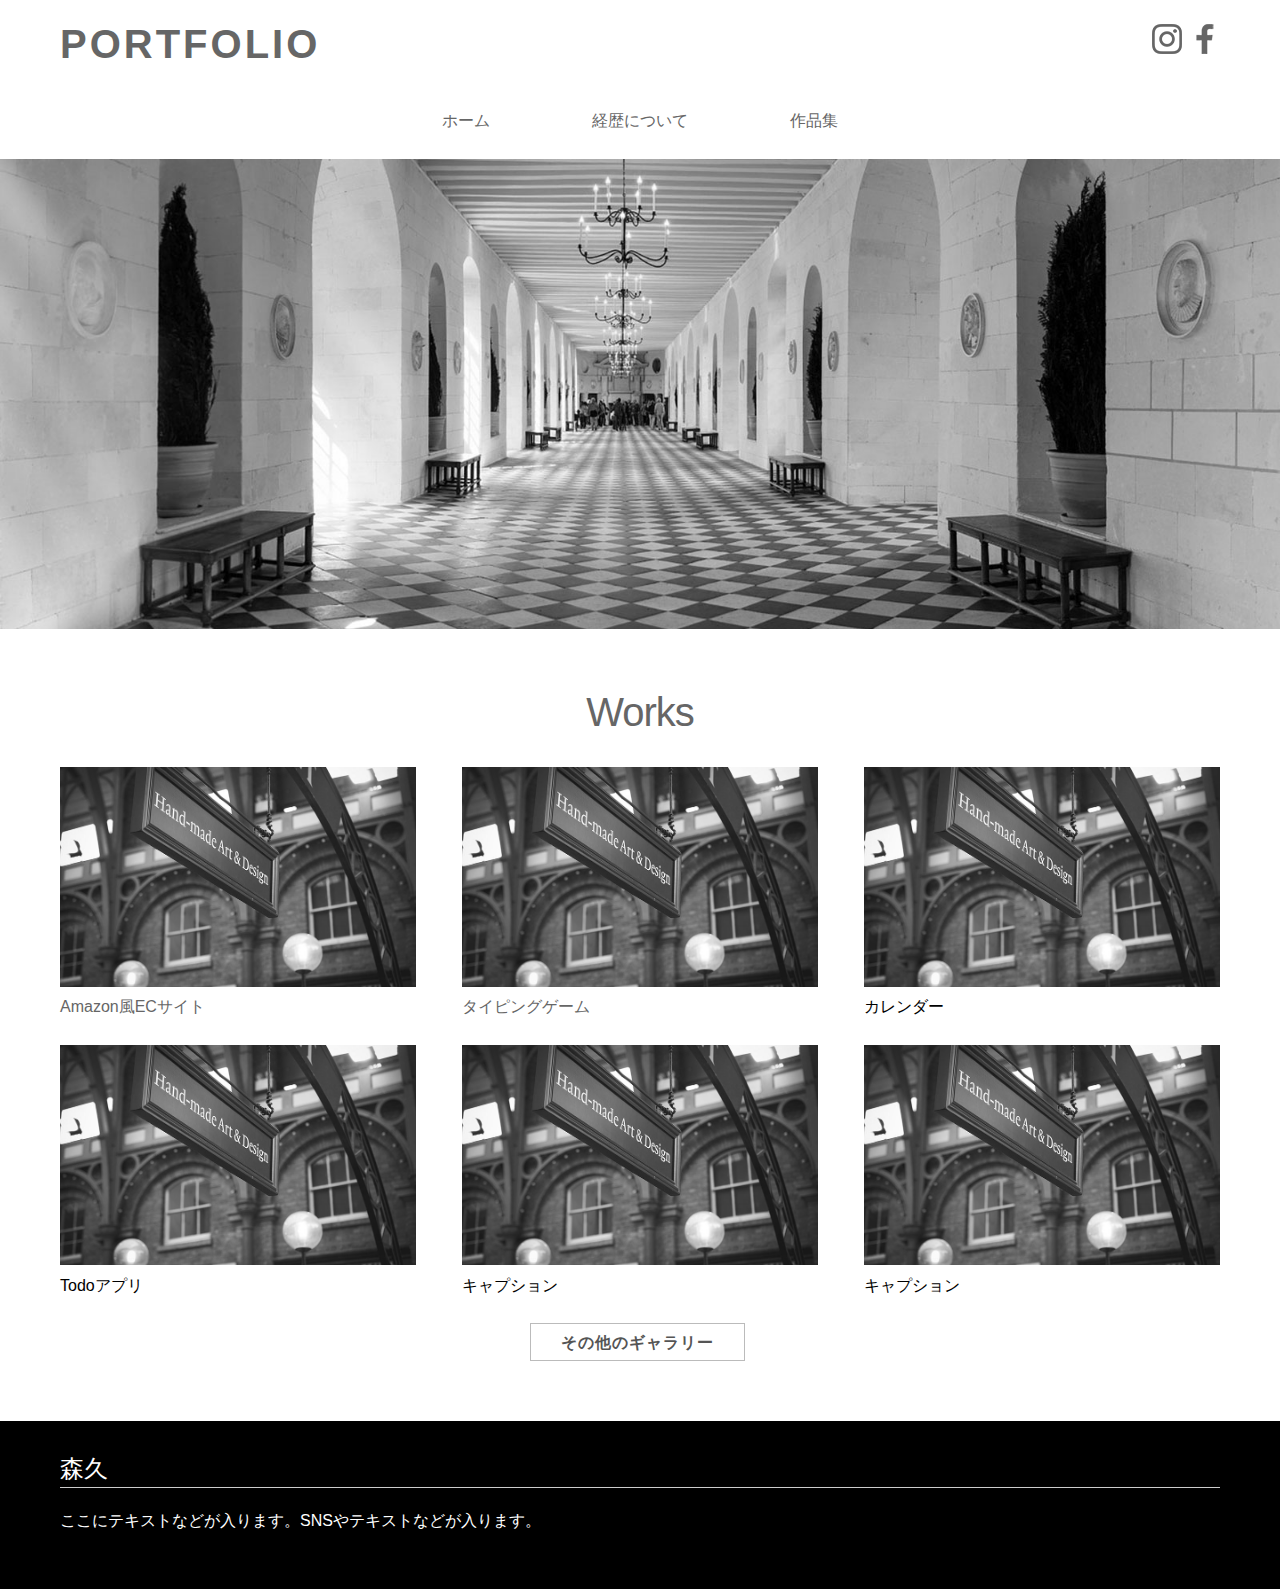
==== portfolio/portfolio/index.html @ a12dcd17 "Merge pull request #20 from morihisashi/developer" ====
<!doctype html>
<html lang="ja">
<head>
<meta charset="UTF-8">
<meta name="viewport" content="width=device-width, initial-scale=1">
    <title>ポートフォリオサイト</title>
<link rel="stylesheet" media="all" href="css/ress.min.css" />
<link rel="stylesheet" media="all" href="css/style.css" />
<script src="js/jquery-2.1.4.min.js"></script>
<script src="js/style.js"></script>

<!-- Favicon -->
<link rel="icon" type="image/png" href="img/favicon.png">
</head>
<body>
<header>    
<div class="container">
    <div class="row">
        <div class="col span-12">
        <div class="head">
            <h1><a href="index.html">PORTFOLIO</a></h1>
            <div class="snsbox">
                <img src="img/in-icon.png" alt="Instagram">
                <img src="img/fb-icon.png" alt="Facebook"></div>
            </div>
        </div>
    </div>
    <div class="row">
        <div class="col span-12">
            <nav>
                <div id="open"></div>
                <div id="close"></div>   
                <div id="navi">
                    <ul>
                        <li><a href="index.html">ホーム</a></li>
                        <li><a href="subpage.html">経歴について</a></li>
                        <li><a href="work.html">作品集</a></li>
                    </ul>
                </div>
            </nav>
        </div>
    </div>
</div>
</header>
    <div class="mainimg">
        <img src="img/mainimg.jpg" alt="メイン画像">
    </div>
<main>
<section>
    <div class="container">
	    <h2 class="catch">Works</h2>
    <div class="row">
	    <div class="col span-4">
            <figure>
                <a href="https://product3.herokuapp.com/" target="_blank">
                    <img src="img/catch.jpg" alt="画像">
                    <figcaption>Amazon風ECサイト</figcaption>
                </a>
            </figure>
	    </div>
        <div class="col span-4">
            <figure>
                <a href="https://morihisashi.github.io/typinggame/" target="_blank">
                    <img src="img/catch.jpg" alt="画像">
                    <figcaption>タイピングゲーム</figcaption>
                </a>
            </figure>
        </div>
        <div class="col span-4">
            <figure>
                <img src="img/catch.jpg" alt="画像">
                <figcaption>カレンダー</figcaption>
            </figure>
        </div>
    </div>    
    <div class="row">
        <div class="col span-4">
            <figure>
                <img src="img/catch.jpg" alt="画像">
                <figcaption>Todoアプリ</figcaption>
            </figure>
	    </div>
        <div class="col span-4">
            <figure>
                <img src="img/catch.jpg" alt="画像">
                <figcaption>キャプション</figcaption>
            </figure>
        </div>
        <div class="col span-4">
            <figure>
                <img src="img/catch.jpg" alt="画像">
                <figcaption>キャプション</figcaption>
            </figure>
	    </div>
    </div> 
	<p class="center"><button>その他のギャラリー</button></p>
    </div>
</section>
</main>
<footer>
    <div class="container">
        <div class="row">
            <div class="col span-12">
                <h5>森久</h5>
                <p>ここにテキストなどが入ります。SNSやテキストなどが入ります。</p>
            </div>
        </div>
    </div>
</footer>
<p id="pagetop"><a href="#">TOP</a></p>    
</body>
</html>
---- portfolio/portfolio/css/ress.min.css ----
/*!
 * ress.css • v1.2.2
 * MIT License
 * github.com/filipelinhares/ress
 */html{box-sizing:border-box;overflow-y:scroll;-webkit-text-size-adjust:100%}*,:after,:before{background-repeat:no-repeat;box-sizing:inherit}:after,:before{text-decoration:inherit;vertical-align:inherit}*{padding:0;margin:0}audio:not([controls]){display:none;height:0}hr{overflow:visible}article,aside,details,figcaption,figure,footer,header,main,menu,nav,section,summary{display:block}summary{display:list-item}small{font-size:80%}[hidden],template{display:none}abbr[title]{border-bottom:1px dotted;text-decoration:none}a{background-color:transparent;-webkit-text-decoration-skip:objects}a:active,a:hover{outline-width:0}code,kbd,pre,samp{font-family:monospace,monospace}b,strong{font-weight:bolder}dfn{font-style:italic}mark{background-color:#ff0;color:#000}sub,sup{font-size:75%;line-height:0;position:relative;vertical-align:baseline}sub{bottom:-.25em}sup{top:-.5em}input{border-radius:0}[role=button],[type=button],[type=reset],[type=submit],button{cursor:pointer}[disabled]{cursor:default}[type=number]{width:auto}[type=search]{-webkit-appearance:textfield}[type=search]::-webkit-search-cancel-button,[type=search]::-webkit-search-decoration{-webkit-appearance:none}textarea{overflow:auto;resize:vertical}button,input,optgroup,select,textarea{font:inherit}optgroup{font-weight:700}button{overflow:visible}[type=button]::-moz-focus-inner,[type=reset]::-moz-focus-inner,[type=submit]::-moz-focus-inner,button::-moz-focus-inner{border-style:0;padding:0}[type=button]::-moz-focus-inner,[type=reset]::-moz-focus-inner,[type=submit]::-moz-focus-inner,button:-moz-focusring{outline:1px dotted ButtonText}[type=reset],[type=submit],button,html [type=button]{-webkit-appearance:button}button,select{text-transform:none}button,input,select,textarea{background-color:transparent;border-style:none;color:inherit}select{-moz-appearance:none;-webkit-appearance:none}select::-ms-expand{display:none}select::-ms-value{color:currentColor}legend{border:0;color:inherit;display:table;max-width:100%;white-space:normal}::-webkit-file-upload-button{-webkit-appearance:button;font:inherit}[type=search]{-webkit-appearance:textfield;outline-offset:-2px}img{border-style:none}progress{vertical-align:baseline}svg:not(:root){overflow:hidden}audio,canvas,progress,video{display:inline-block}@media screen{[hidden~=screen]{display:inherit}[hidden~=screen]:not(:active):not(:focus):not(:target){position:absolute!important;clip:rect(0 0 0 0)!important}}[aria-busy=true]{cursor:progress}[aria-controls]{cursor:pointer}[aria-disabled]{cursor:default}::-moz-selection{background-color:#b3d4fc;color:#000;text-shadow:none}::selection{background-color:#b3d4fc;color:#000;text-shadow:none}
---- portfolio/portfolio/css/style.css ----
@charset "UTF-8";
@import url("grid.css");

img {
	max-width:100%;
	height: auto;/*高さ自動*/
}
a {
    display:block;
    color: #666;
    text-decoration-line: none;
}
a:hover { 
    color: #999;
}
a img:hover {
	opacity: 0.8;
}
.underline {
	border-bottom: 3px solid #000;
	padding-bottom: 0.5rem;
}
.center {
	text-align: center;
}

/*ヘッダー
-------------------------------------*/
.head {
	display: flex;
    flex-direction: row;
    padding: 1rem 0 0 0;
}

.head h1 { 
    padding: 1rem 0;
	font-weight: 700;
	letter-spacing: 3px;
}
.snsbox {
	margin-left: auto;
	font-size: 3.0rem;
	padding: 1rem 0 0 0;
}
nav ul {
	display: flex;
    flex-direction: row;
    justify-content: center;
    list-style: none;
	margin-bottom: 0.5rem;
}
nav li {
    display: block;
    flex: 0 0 15%;
}
nav li a {
    text-decoration: none;
    text-align: center;
}
nav a:hover {
    text-decoration: underline;
}
nav a {
    padding: 1rem;
}

@media screen and (min-width: 768px){
/* PC時はMENUボタンを非表示 */
#open,#close {
    display: none !important;
}

#navi {
    display: block !important;
}
}

@media screen and (max-width: 768px){
.head {
	flex-direction: column;
    text-align: left;
    margin-bottom: 20px;
}
.telbox {
	margin-left: 0;
	text-align: center;
}
.head #open,#close  {
    position: absolute;
    top: 28px;
    right: 12px;
    }
nav ul {
	flex-direction: column;
}

nav li {
	padding-top: 0;
	border-bottom: 1px solid #ccc;
	margin-bottom: 0;
}
/* スマホ時はMENUボタンを表示 */
#open {
    display: block;
    background: url(../img/button.png);
    background-repeat: no-repeat;
    background-size: contain;
    width: 50px;
    height: 50px;
    border: none;
    position: absolute;
    top: 20px;
    right: 12px;
}
#close  {
    display: block;
    background: url(../img/button2.png);
    background-repeat: no-repeat;
    background-size: contain;
    width: 50px;
    height: 50px;
    border: none;
    position: absolute;
    top: 20px;
    right: 12px;
}
/* スマホ時はメニューを非表示 */
#navi {
    display: none;
}
}

/*メイン画像
-------------------------------------*/
.mainimg img {
	width: 100vw;
}

/*メインコンテンツ
-------------------------------------*/
main {
    margin: 5rem 0 5rem 0;
}

/*キャッチタイトル
-------------------------------------*/
h2.catch {
	text-align: center;
	color: #666;
	font-size: 4.0rem;
	margin-bottom: 3rem;
}

/*フッター
-------------------------------------*/
footer {
    background-color: #000;
    padding: 3rem 0;
    color:#fff;
}
footer h5 {
    border-bottom: 1px solid #ccc;
}

/*ページトップへ戻るボタン
-------------------------------------*/
#pagetop {
    position: fixed;
    bottom: 15px;
    right: 15px;
}
#pagetop a {
    display: block;
    background: #666;
    color: #fff;
    width: 50px;
    padding: 10px 5px;
    text-align: center;
}
#pagetop a:hover {
    background: #999;
}
/*パンくずリスト
-----------------------------------*/
.breadcrumb {
    margin: 0 0 1em 0;
    padding: 0;	
}
.breadcrumb li {
    list-style-type: none;
}
.breadcrumb li a {
    display: inline-block;
    color: #959fa5;
}
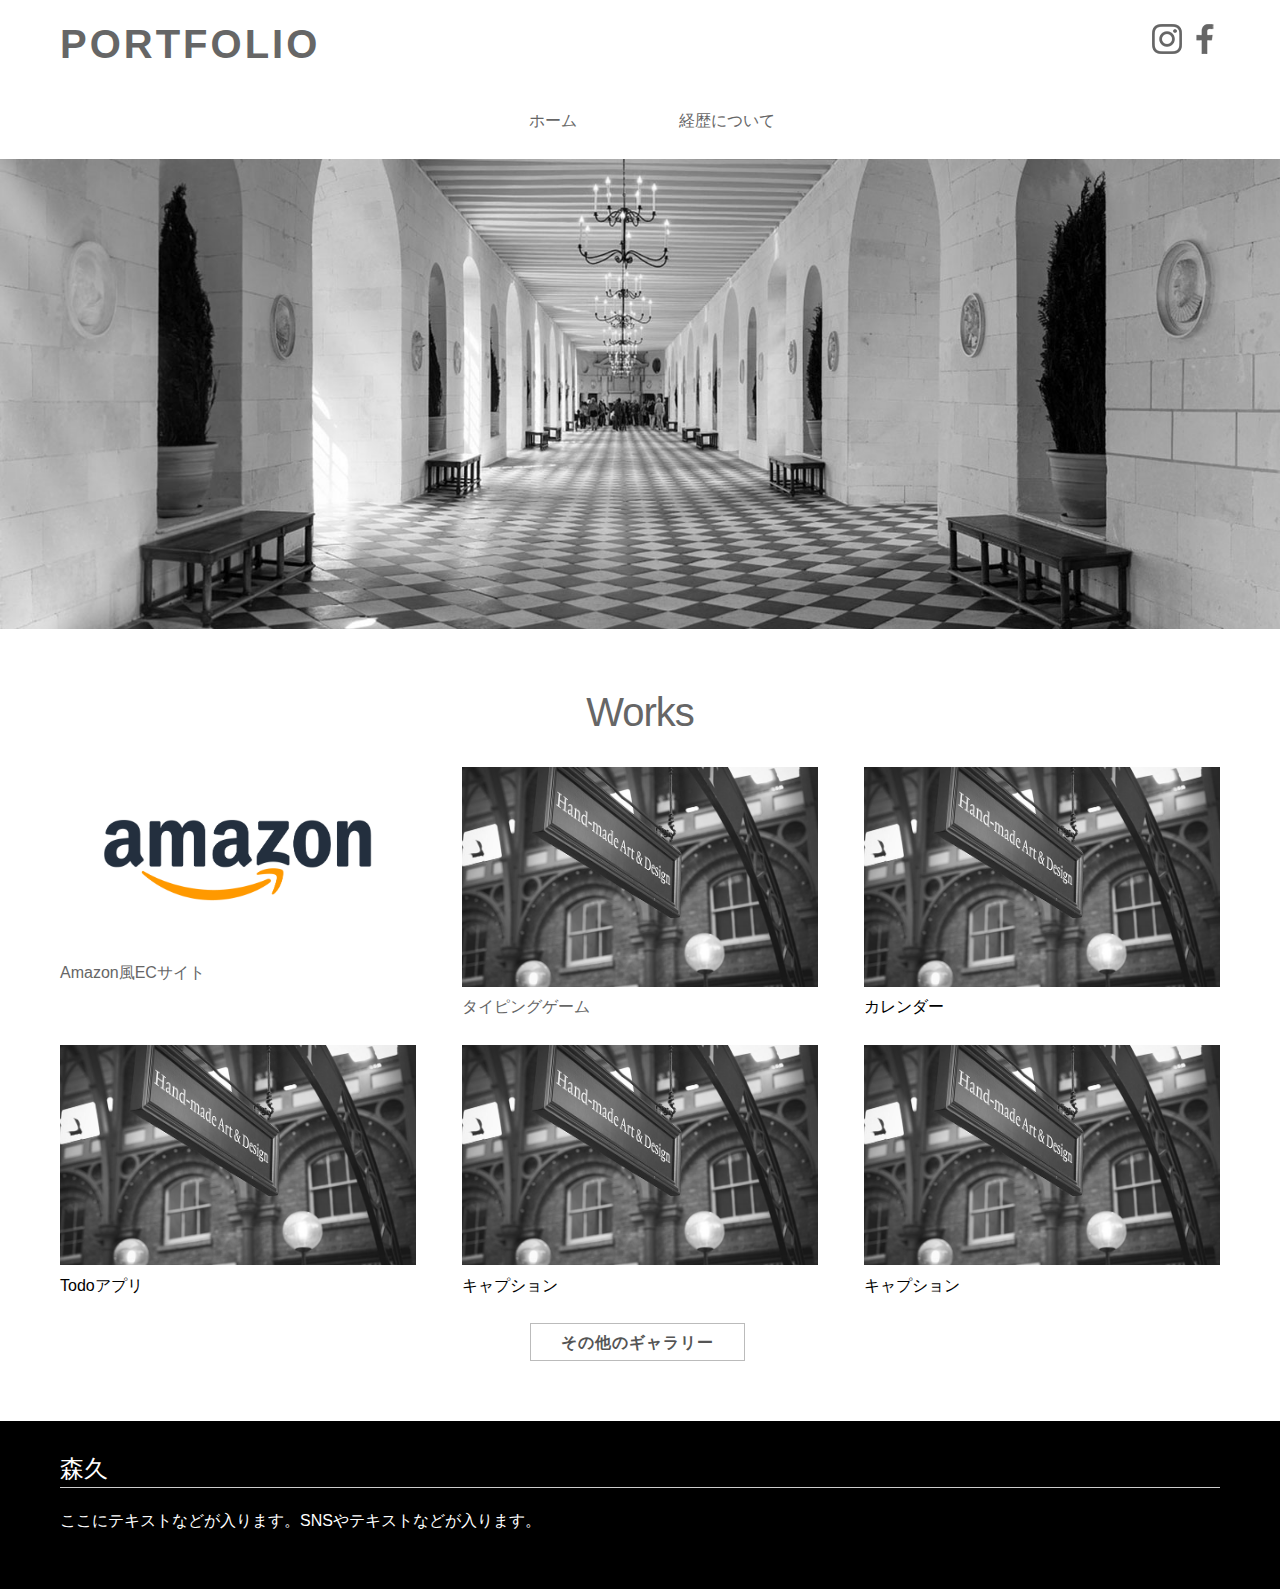
==== commit cc0a548f: "20220615" ====
--- a/portfolio/portfolio/index.html
+++ b/portfolio/portfolio/index.html
@@ -34,7 +34,6 @@
                     <ul>
                         <li><a href="index.html">ホーム</a></li>
                         <li><a href="subpage.html">経歴について</a></li>
-                        <li><a href="work.html">作品集</a></li>
                     </ul>
                 </div>
             </nav>
@@ -53,8 +52,8 @@
 	    <div class="col span-4">
             <figure>
                 <a href="https://product3.herokuapp.com/" target="_blank">
-                    <img src="img/catch.jpg" alt="画像">
-                    <figcaption>Amazon風ECサイト</figcaption>
+                    <img src="img/amazon_logo.png" alt="画像">
+                    <figcaption class="works">Amazon風ECサイト</figcaption>
                 </a>
             </figure>
 	    </div>
--- a/portfolio/portfolio/css/style.css
+++ b/portfolio/portfolio/css/style.css
@@ -193,3 +193,22 @@
     display: inline-block;
     color: #959fa5;
 }
+
+/* Works 
+------------------------------------*/
+.works::after {
+    position: absolute;
+  bottom: -4px;
+  left: 0;
+  content: '';
+  width: 100%;
+  height: 2px;
+  background: #333;
+  transform: scale(0, 1);
+  transform-origin: left top;
+  transition: transform .3s;
+}
+
+.works:hover{
+    background-color: aqua;
+}
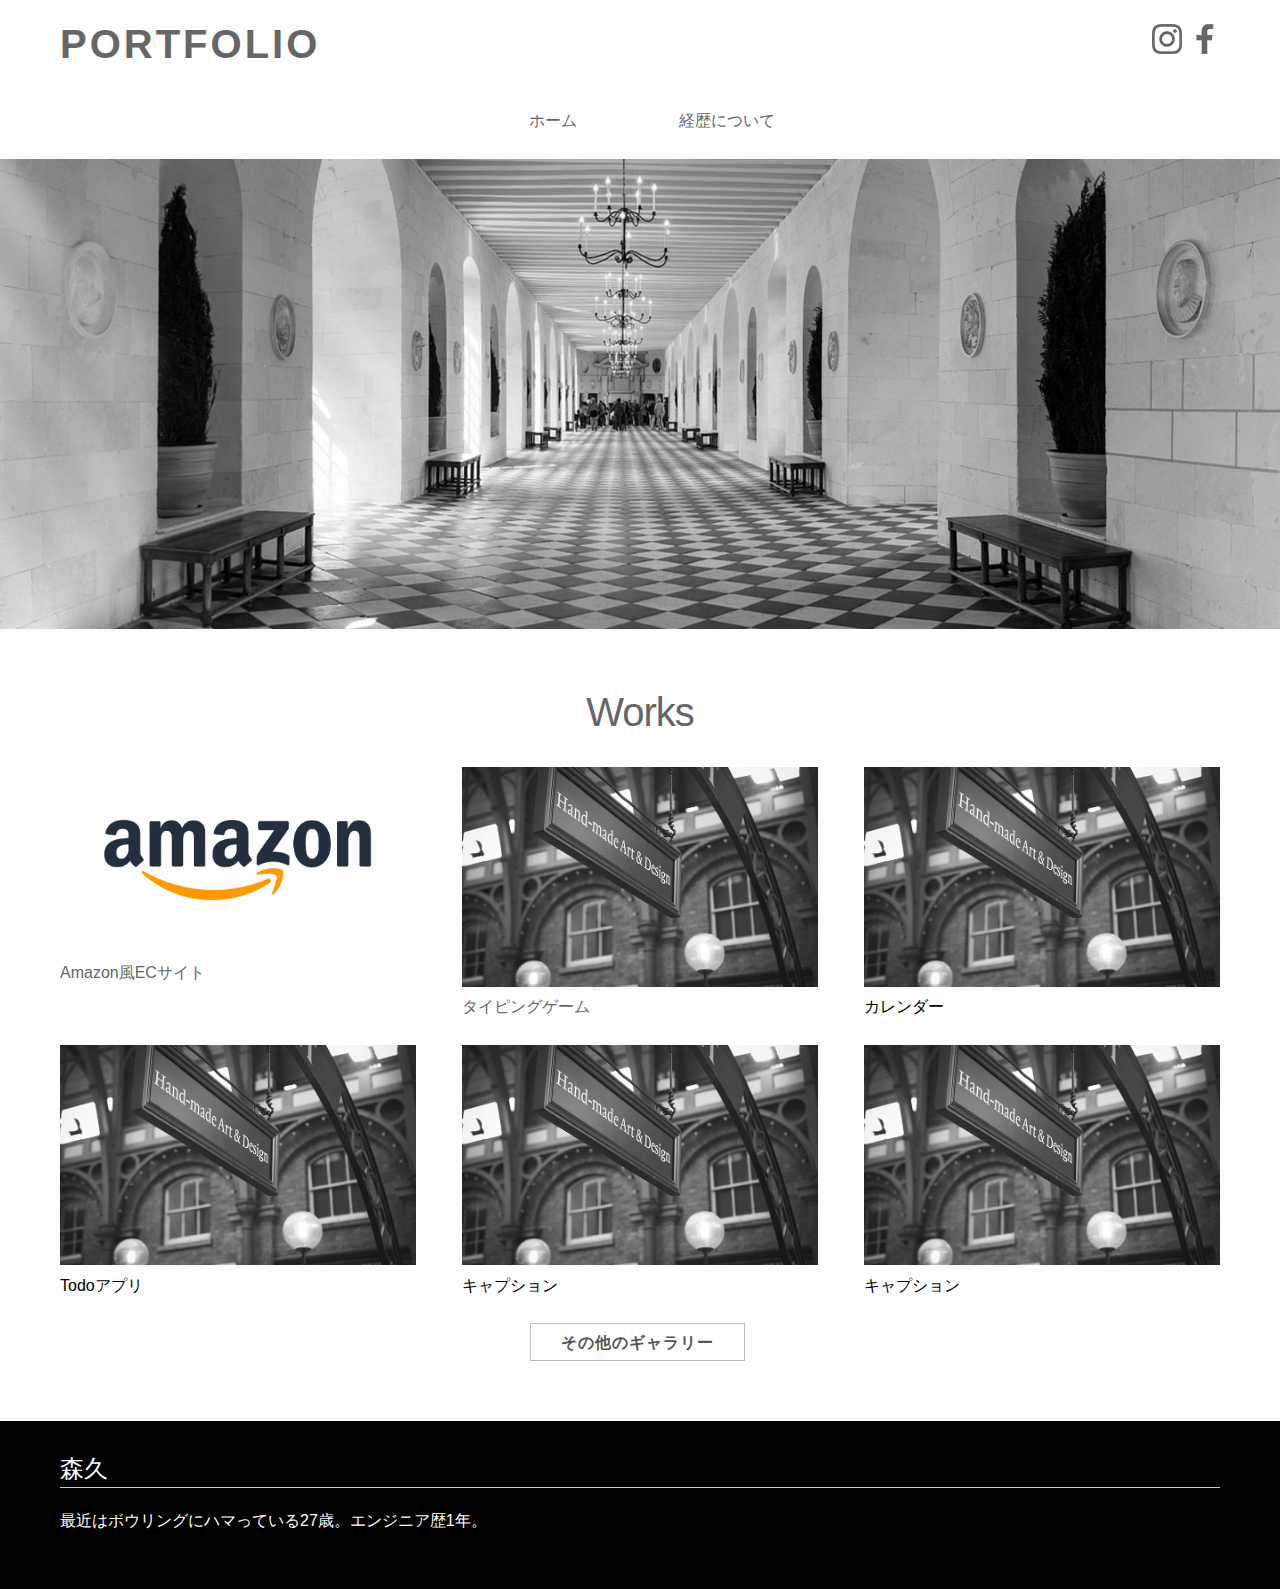
==== commit 014907b5: "20220620" ====
--- a/portfolio/portfolio/index.html
+++ b/portfolio/portfolio/index.html
@@ -101,7 +101,7 @@
         <div class="row">
             <div class="col span-12">
                 <h5>森久</h5>
-                <p>ここにテキストなどが入ります。SNSやテキストなどが入ります。</p>
+                <p>最近はボウリングにハマっている27歳。エンジニア歴1年。</p>
             </div>
         </div>
     </div>
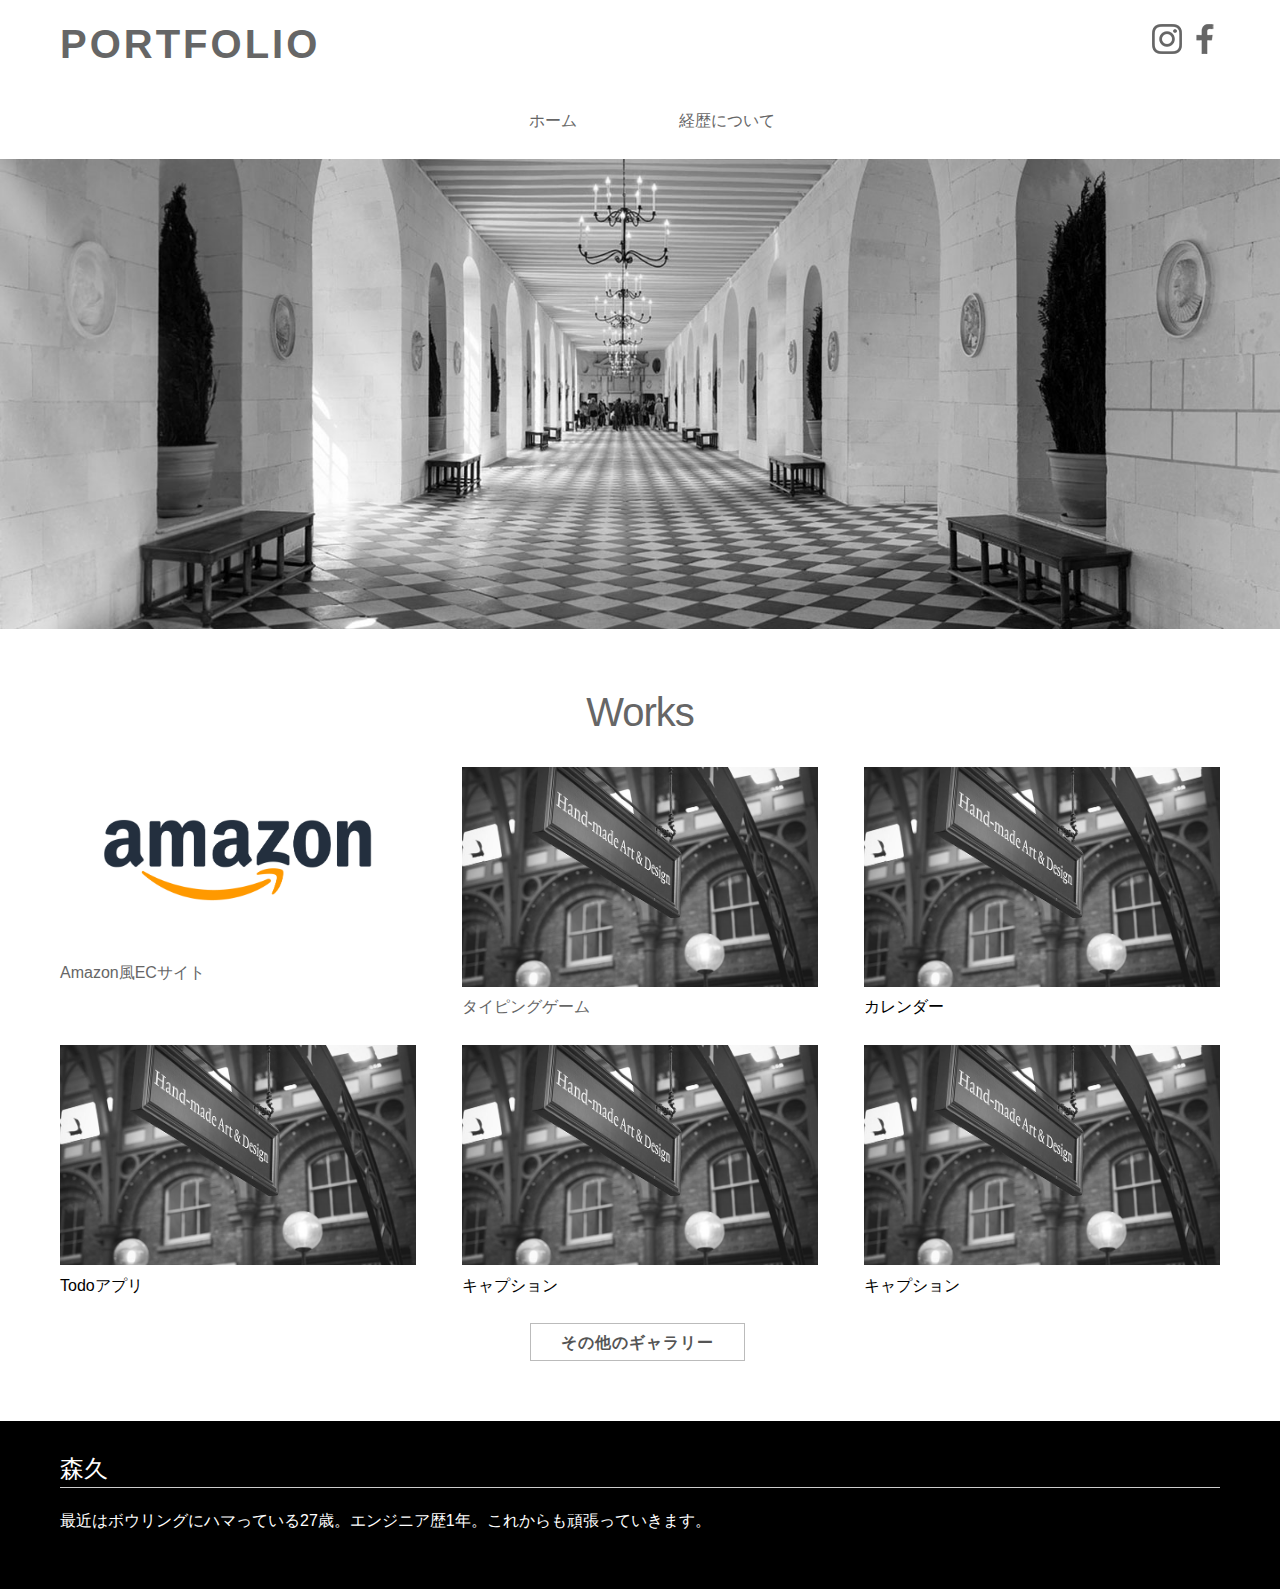
==== commit 56702696: "Merge pull request #24 from morihisashi/developer" ====
--- a/portfolio/portfolio/index.html
+++ b/portfolio/portfolio/index.html
@@ -101,7 +101,7 @@
         <div class="row">
             <div class="col span-12">
                 <h5>森久</h5>
-                <p>最近はボウリングにハマっている27歳。エンジニア歴1年。</p>
+                <p>最近はボウリングにハマっている27歳。エンジニア歴1年。これからも頑張っていきます。</p>
             </div>
         </div>
     </div>
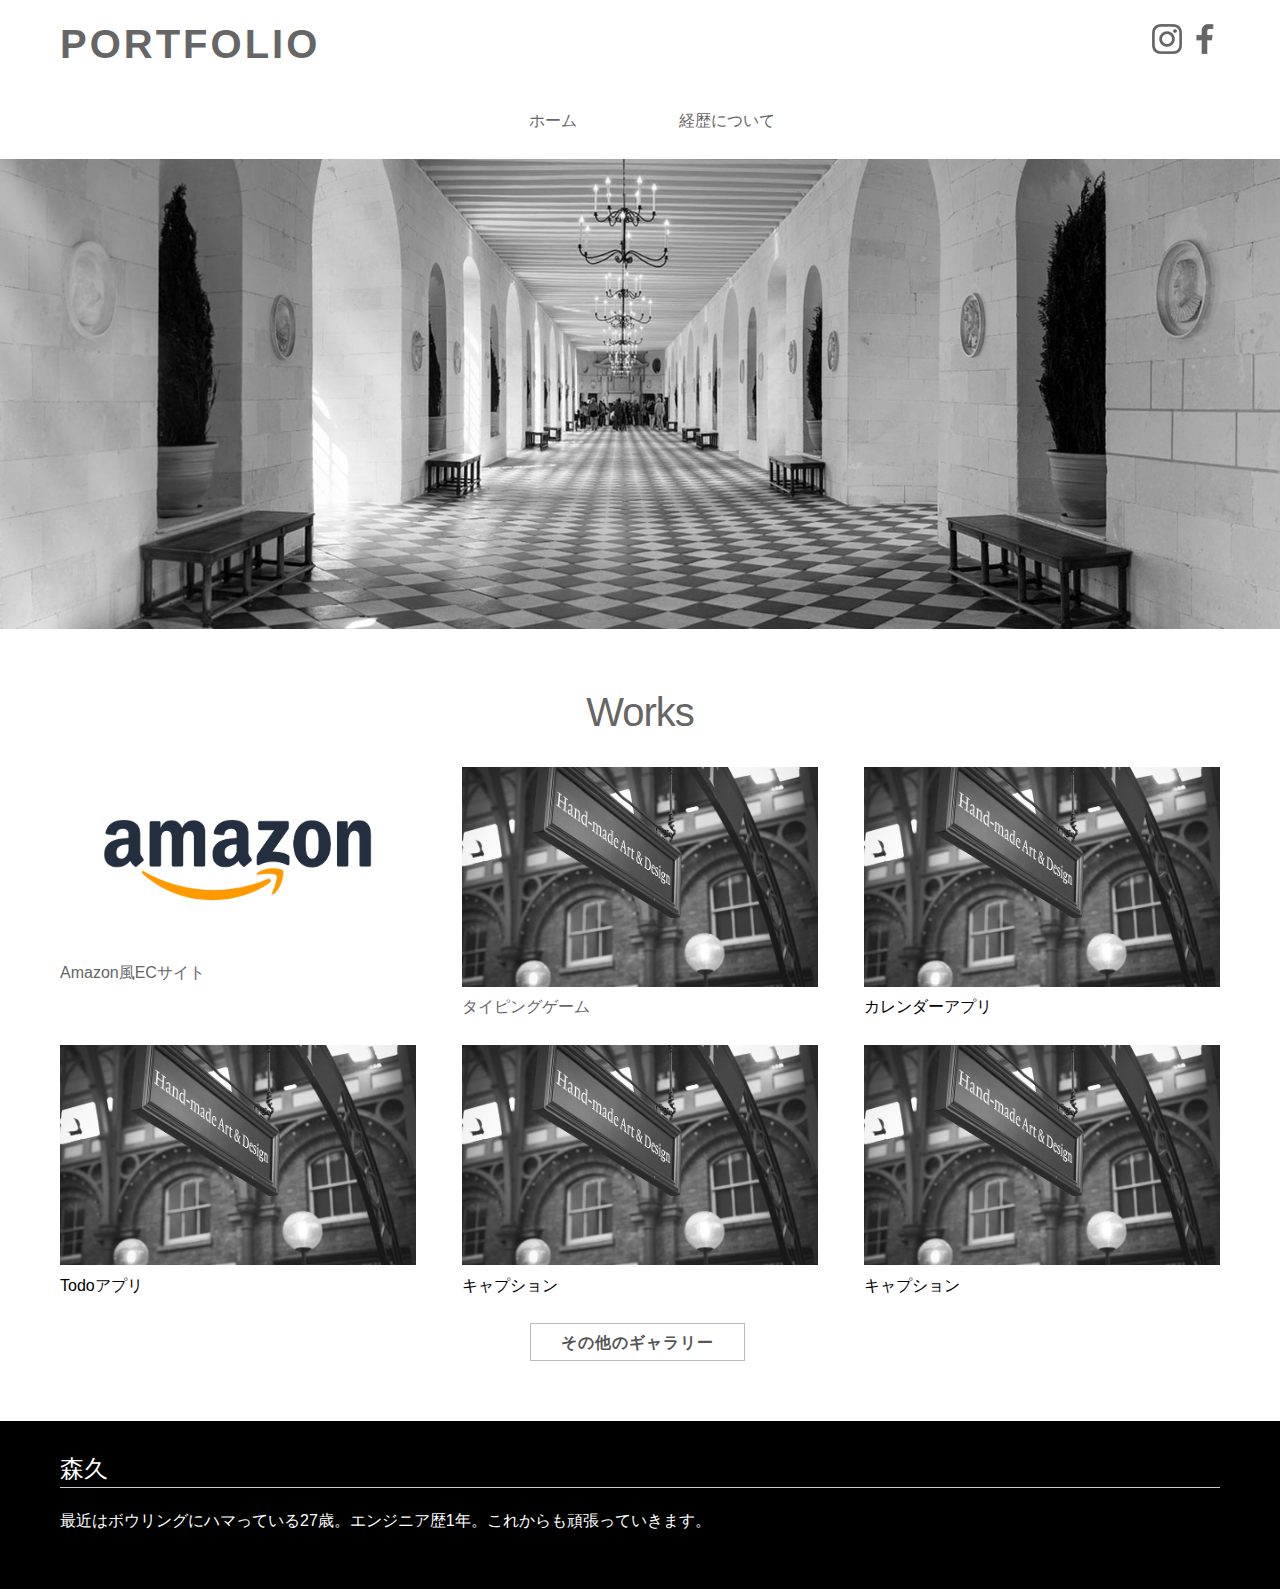
==== commit e02a0f1e: "20220624" ====
--- a/portfolio/portfolio/index.html
+++ b/portfolio/portfolio/index.html
@@ -17,11 +17,12 @@
 <div class="container">
     <div class="row">
         <div class="col span-12">
-        <div class="head">
-            <h1><a href="index.html">PORTFOLIO</a></h1>
-            <div class="snsbox">
-                <img src="img/in-icon.png" alt="Instagram">
-                <img src="img/fb-icon.png" alt="Facebook"></div>
+            <div class="head">
+                <h1><a href="index.html">PORTFOLIO</a></h1>
+                <div class="snsbox">
+                    <img src="img/in-icon.png" alt="Instagram">
+                    <img src="img/fb-icon.png" alt="Facebook">
+                </div>
             </div>
         </div>
     </div>
@@ -61,14 +62,14 @@
             <figure>
                 <a href="https://morihisashi.github.io/typinggame/" target="_blank">
                     <img src="img/catch.jpg" alt="画像">
-                    <figcaption>タイピングゲーム</figcaption>
+                    <figcaption class="works">タイピングゲーム</figcaption>
                 </a>
             </figure>
         </div>
         <div class="col span-4">
             <figure>
                 <img src="img/catch.jpg" alt="画像">
-                <figcaption>カレンダー</figcaption>
+                <figcaption>カレンダーアプリ</figcaption>
             </figure>
         </div>
     </div>    
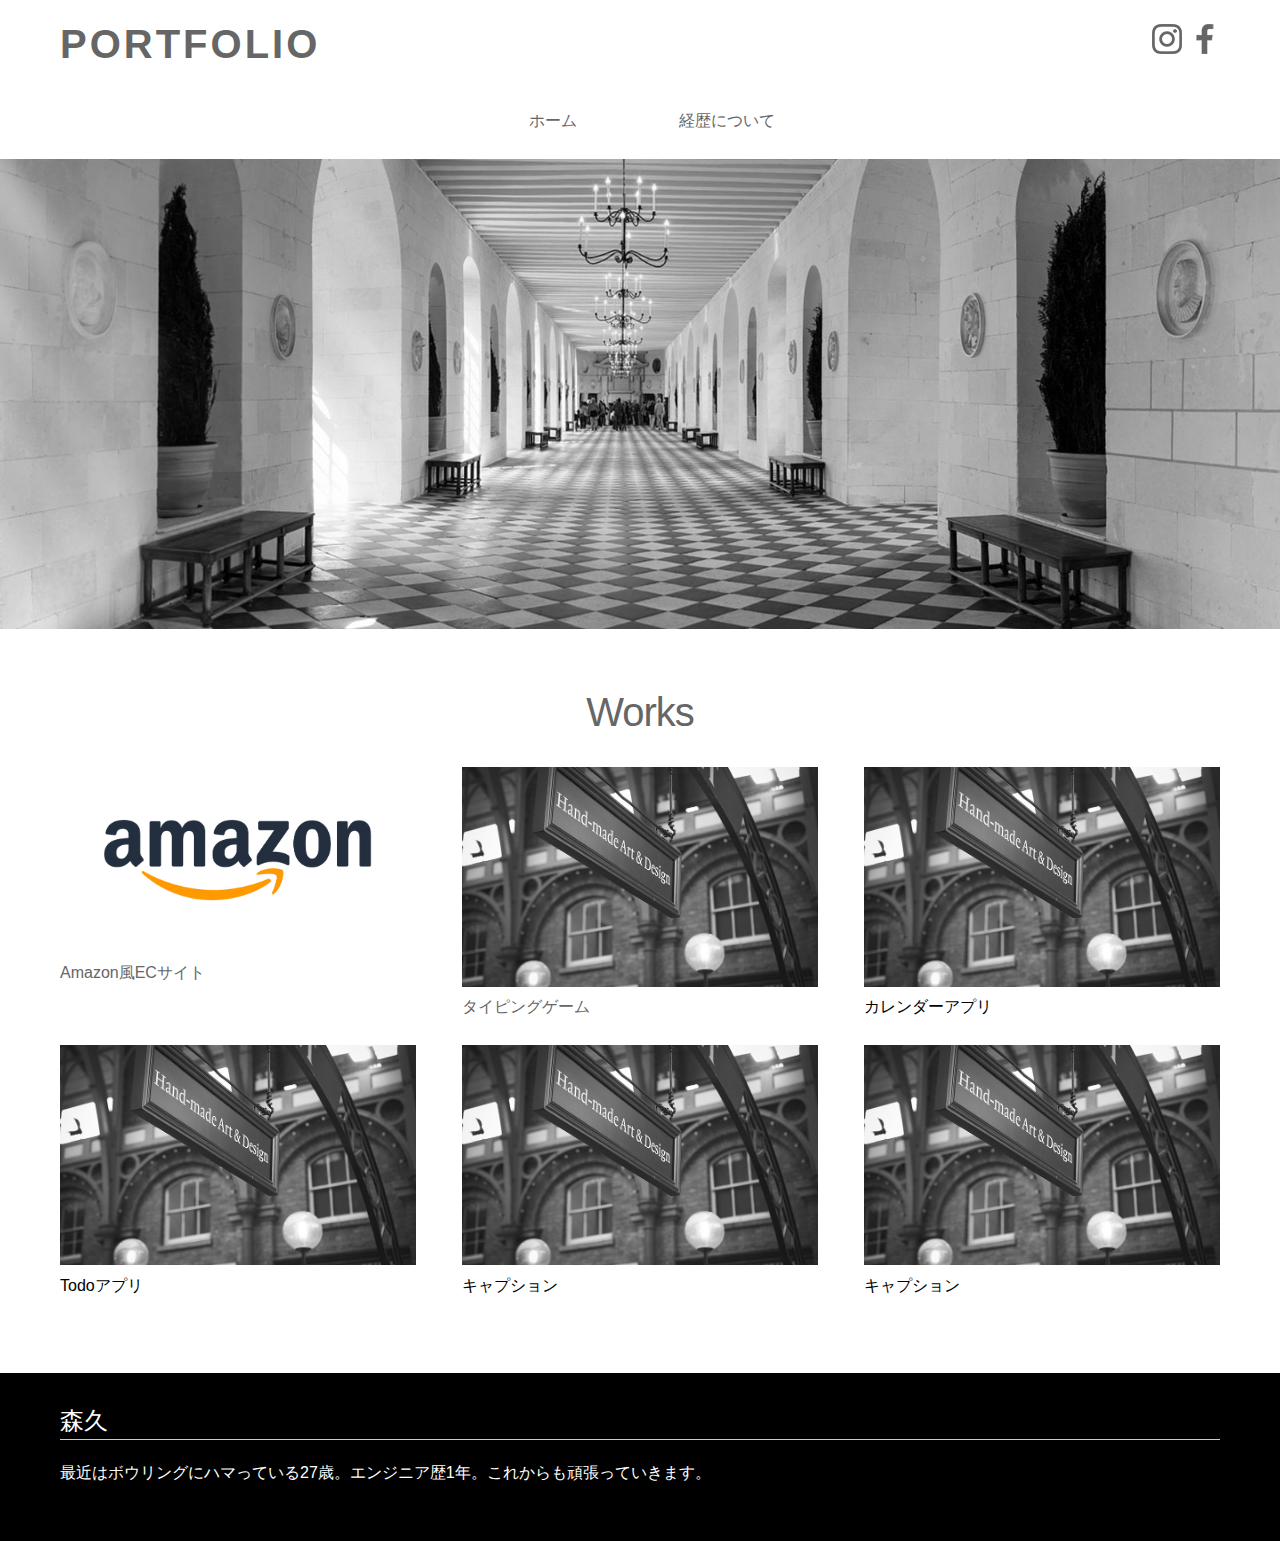
==== commit b1870ca0: "Merge pull request #27 from morihisashi/developer" ====
--- a/portfolio/portfolio/index.html
+++ b/portfolio/portfolio/index.html
@@ -93,7 +93,6 @@
             </figure>
 	    </div>
     </div> 
-	<p class="center"><button>その他のギャラリー</button></p>
     </div>
 </section>
 </main>
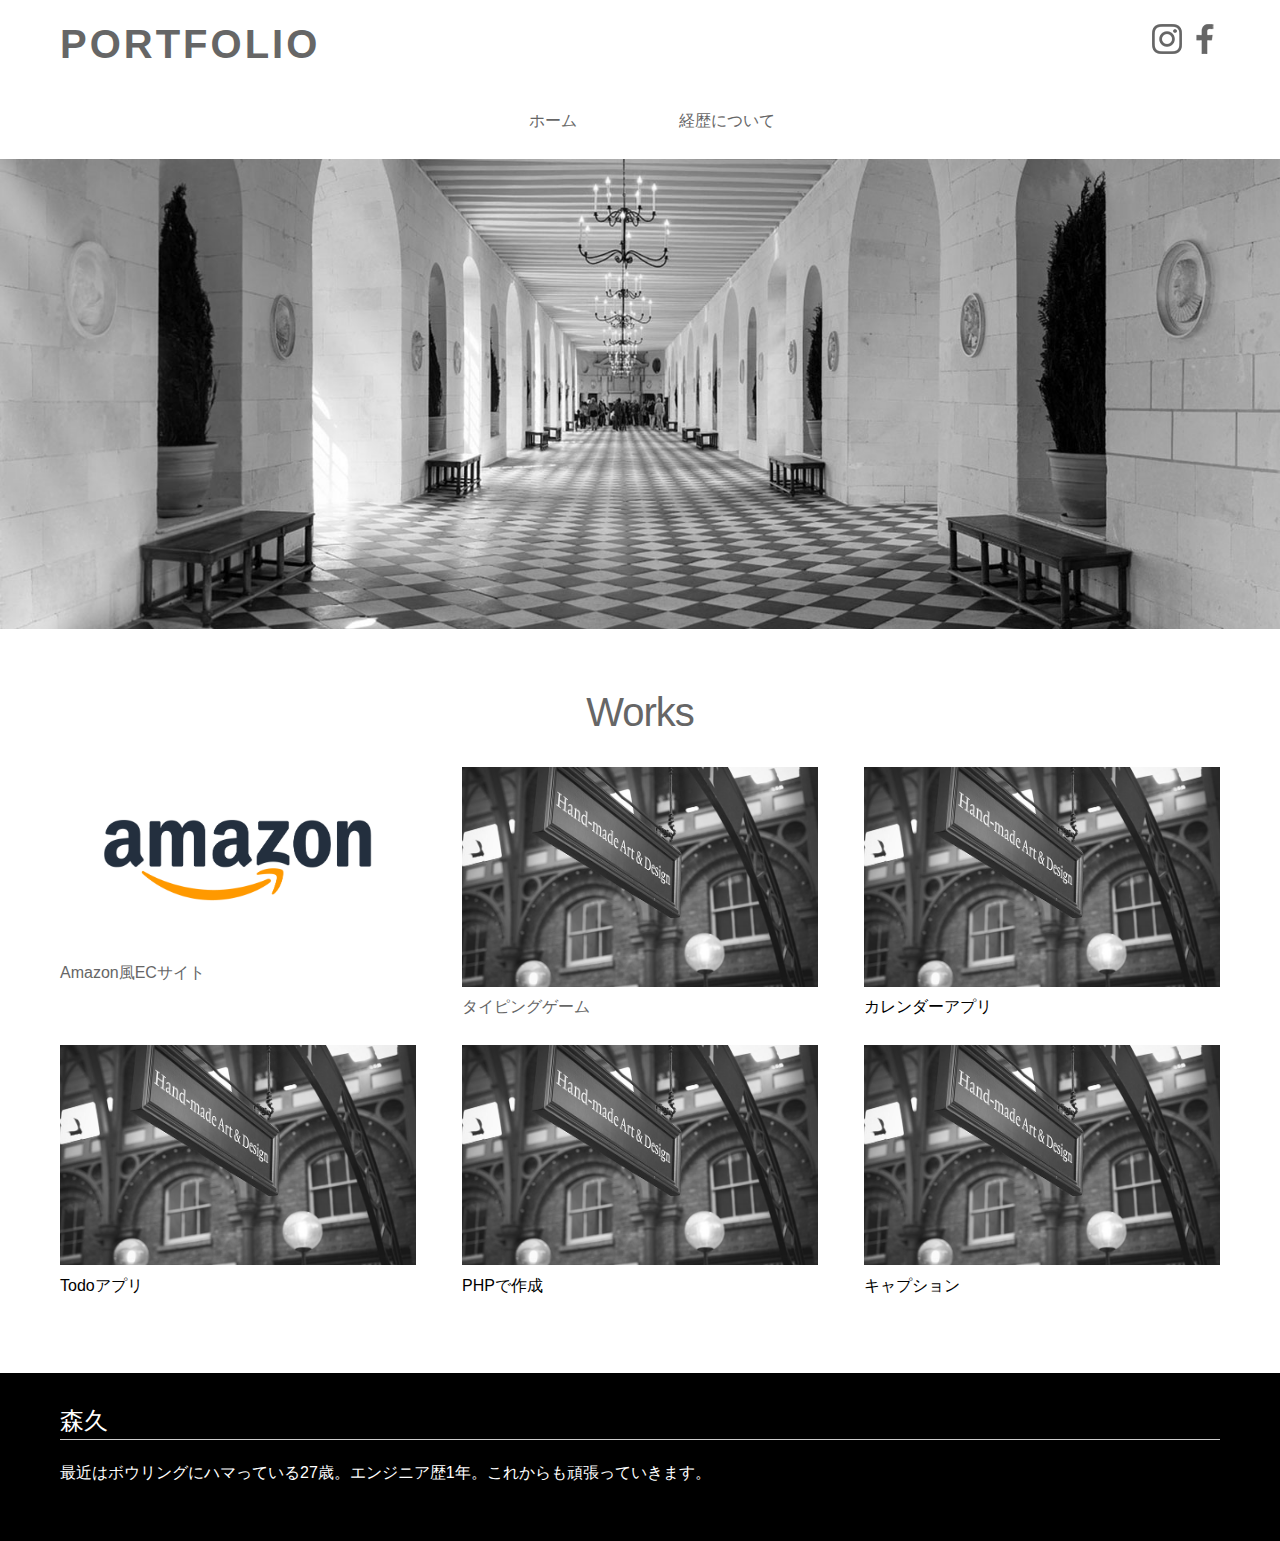
==== commit 114851a0: "20220628" ====
--- a/portfolio/portfolio/index.html
+++ b/portfolio/portfolio/index.html
@@ -83,7 +83,7 @@
         <div class="col span-4">
             <figure>
                 <img src="img/catch.jpg" alt="画像">
-                <figcaption>キャプション</figcaption>
+                <figcaption>PHPで作成</figcaption>
             </figure>
         </div>
         <div class="col span-4">
